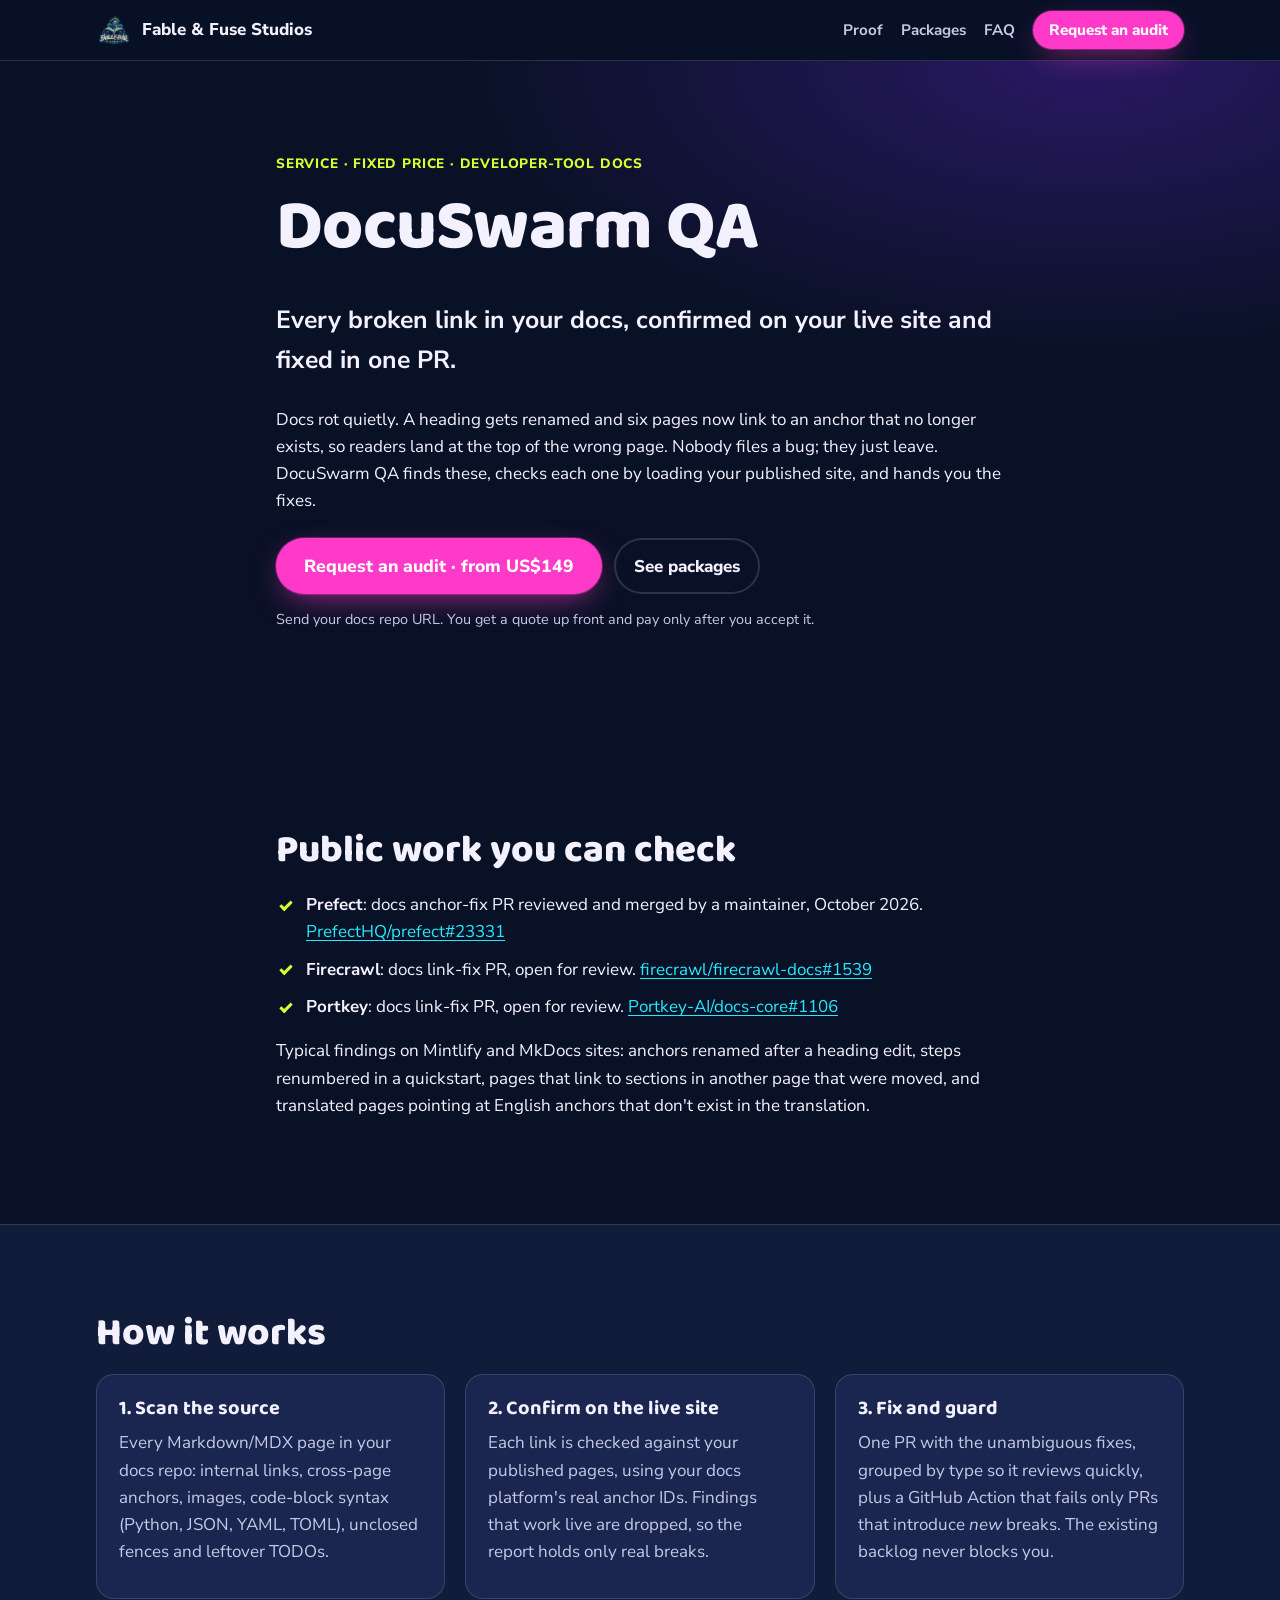
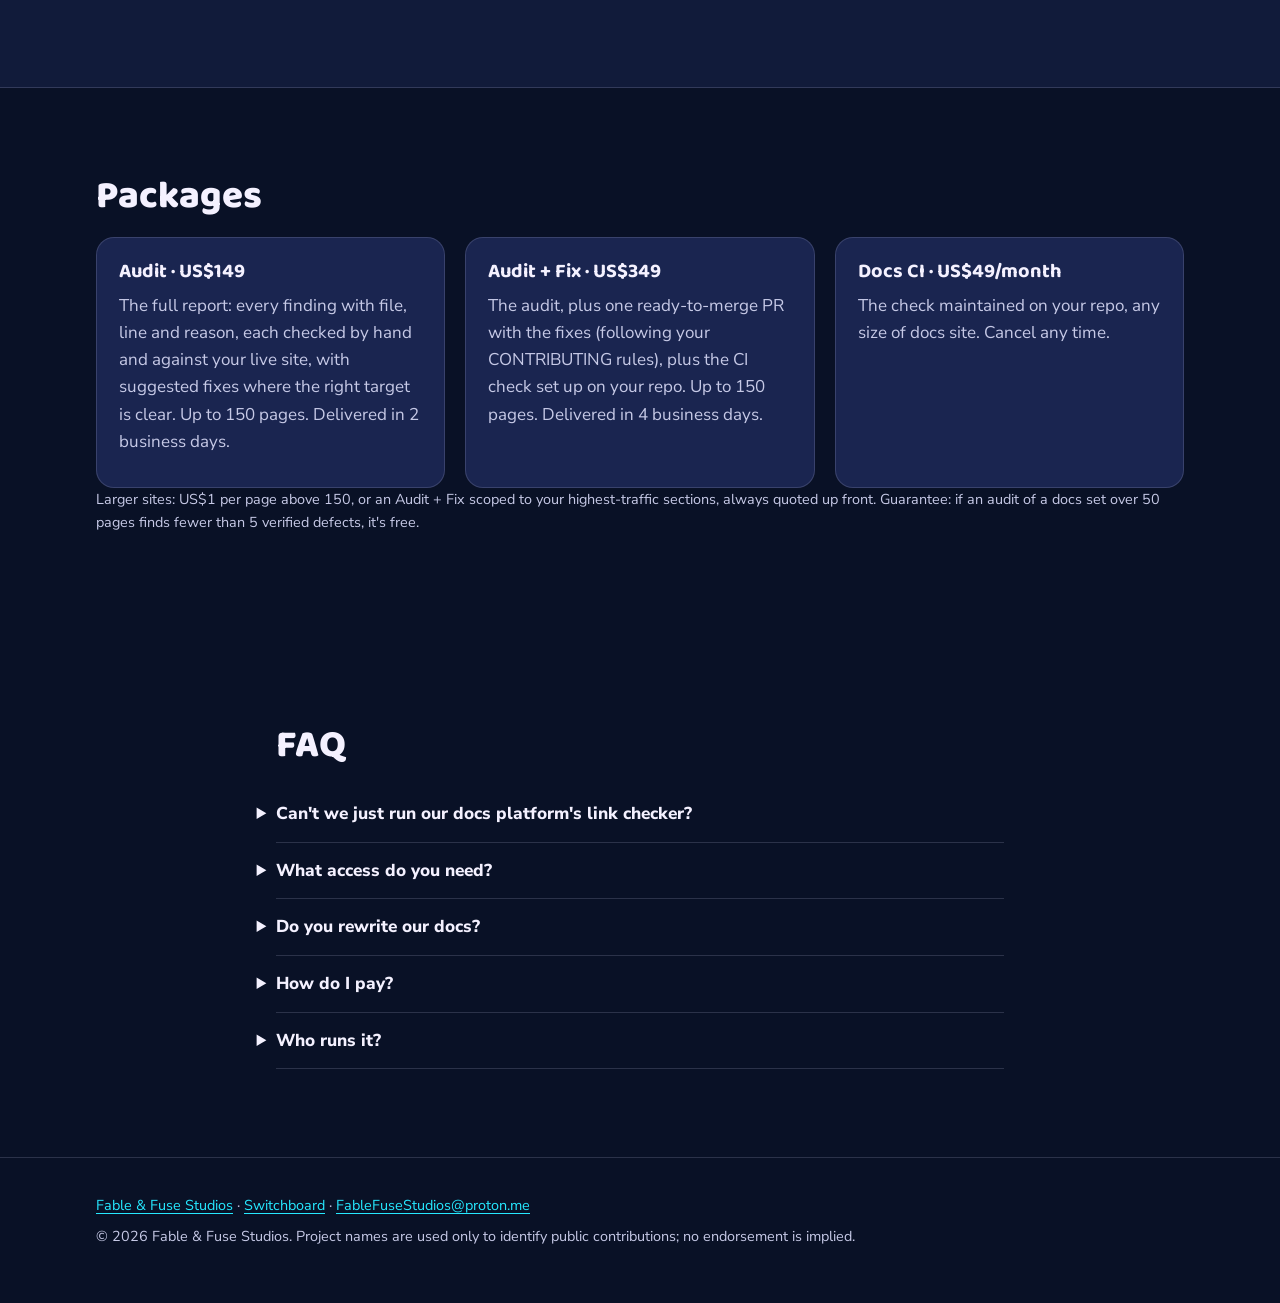
==== site/docuswarm/index.html @ 84376686 "Add DocuSwarm QA service page at /docuswarm/ Co-Authored-By: Claude Opus 5.5 <noreply@anthropic.com>" ====
<!doctype html>
<html lang="en-AU">
<head>
  <meta charset="utf-8">
  <meta name="viewport" content="width=device-width, initial-scale=1">
  <title>DocuSwarm QA | Documentation QA for developer tools</title>
  <meta name="description" content="DocuSwarm QA by Fable &amp; Fuse Studios: fixed-price documentation audits for developer-tool docs. Every broken link and dead anchor, confirmed against your live site, with a ready-to-merge fix PR. From US$149.">
  <meta name="author" content="Fable &amp; Fuse Studios">
  <meta name="theme-color" content="#091126">
  <link rel="canonical" href="https://fable-and-fuse.github.io/brainrot-colour-chaos-site/docuswarm/">

  <meta property="og:type" content="website">
  <meta property="og:site_name" content="Fable &amp; Fuse Studios">
  <meta property="og:title" content="DocuSwarm QA: documentation QA for developer tools">
  <meta property="og:description" content="Every broken link and dead anchor in your docs, confirmed against the live site, fixed in one PR. Fixed price from US$149.">
  <meta property="og:url" content="https://fable-and-fuse.github.io/brainrot-colour-chaos-site/docuswarm/">
  <meta property="og:locale" content="en_AU">

  <link rel="icon" type="image/png" href="../assets/favicon.png">
  <link rel="apple-touch-icon" href="../assets/apple-touch-icon.png">
  <link rel="preconnect" href="https://fonts.googleapis.com">
  <link rel="preconnect" href="https://fonts.gstatic.com" crossorigin>
  <link rel="stylesheet" href="https://fonts.googleapis.com/css2?family=Baloo+2:wght@700;800&family=Nunito+Sans:opsz,wght@6..12,400;6..12,700;6..12,800&display=swap">
  <link rel="stylesheet" href="../switchboard/switchboard.css">
</head>
<body>
  <a class="skip-link" href="#main">Skip to content</a>

  <header class="top">
    <div class="wrap top__inner">
      <a class="brand" href="../" aria-label="Fable &amp; Fuse Studios home">
        <img src="../assets/img/fable-and-fuse-studios-logo-v2-320.webp" width="40" height="40" alt="">
        <span>Fable &amp; Fuse Studios</span>
      </a>
      <nav aria-label="DocuSwarm QA">
        <a href="#proof">Proof</a>
        <a href="#packages">Packages</a>
        <a href="#faq">FAQ</a>
        <a class="btn btn--small" href="mailto:FableFuseStudios@proton.me?subject=DocuSwarm%20QA%20audit">Request an audit</a>
      </nav>
    </div>
  </header>

  <main id="main">
    <section class="hero">
      <div class="wrap narrow">
        <p class="eyebrow">Service · Fixed price · Developer-tool docs</p>
        <h1>DocuSwarm QA</h1>
        <p class="lede">Every broken link in your docs, confirmed on your live site and fixed in one PR.</p>
        <p>Docs rot quietly. A heading gets renamed and six pages now link to an anchor that no longer exists, so readers land at the top of the wrong page. Nobody files a bug; they just leave. DocuSwarm QA finds these, checks each one by loading your published site, and hands you the fixes.</p>
        <div class="hero__cta">
          <a class="btn btn--large" href="mailto:FableFuseStudios@proton.me?subject=DocuSwarm%20QA%20audit">Request an audit · from US$149</a>
          <a class="btn btn--ghost" href="#packages">See packages</a>
        </div>
        <p class="fine">Send your docs repo URL. You get a quote up front and pay only after you accept it.</p>
      </div>
    </section>

    <section class="section" id="proof" aria-labelledby="proof-title">
      <div class="wrap narrow">
        <h2 id="proof-title">Public work you can check</h2>
        <ul class="ticks">
          <li><strong>Prefect</strong>: docs anchor-fix PR reviewed and merged by a maintainer, October 2026. <a href="https://github.com/PrefectHQ/prefect/pull/23331" rel="noopener">PrefectHQ/prefect#23331</a></li>
          <li><strong>Firecrawl</strong>: docs link-fix PR, open for review. <a href="https://github.com/firecrawl/firecrawl-docs/pull/1539" rel="noopener">firecrawl/firecrawl-docs#1539</a></li>
          <li><strong>Portkey</strong>: docs link-fix PR, open for review. <a href="https://github.com/Portkey-AI/docs-core/pull/1106" rel="noopener">Portkey-AI/docs-core#1106</a></li>
        </ul>
        <p>Typical findings on Mintlify and MkDocs sites: anchors renamed after a heading edit, steps renumbered in a quickstart, pages that link to sections in another page that were moved, and translated pages pointing at English anchors that don't exist in the translation.</p>
      </div>
    </section>

    <section class="section section--alt">
      <div class="wrap">
        <h2>How it works</h2>
        <div class="cards">
          <article class="card">
            <h3>1. Scan the source</h3>
            <p>Every Markdown/MDX page in your docs repo: internal links, cross-page anchors, images, code-block syntax (Python, JSON, YAML, TOML), unclosed fences and leftover TODOs.</p>
          </article>
          <article class="card">
            <h3>2. Confirm on the live site</h3>
            <p>Each link is checked against your published pages, using your docs platform's real anchor IDs. Findings that work live are dropped, so the report holds only real breaks.</p>
          </article>
          <article class="card">
            <h3>3. Fix and guard</h3>
            <p>One PR with the unambiguous fixes, grouped by type so it reviews quickly, plus a GitHub Action that fails only PRs that introduce <em>new</em> breaks. The existing backlog never blocks you.</p>
          </article>
        </div>
      </div>
    </section>

    <section class="section" id="packages" aria-labelledby="packages-title">
      <div class="wrap">
        <h2 id="packages-title">Packages</h2>
        <div class="cards">
          <article class="card">
            <h3>Audit · US$149</h3>
            <p>The full report: every finding with file, line and reason, each checked by hand and against your live site, with suggested fixes where the right target is clear. Up to 150 pages. Delivered in 2 business days.</p>
          </article>
          <article class="card">
            <h3>Audit + Fix · US$349</h3>
            <p>The audit, plus one ready-to-merge PR with the fixes (following your CONTRIBUTING rules), plus the CI check set up on your repo. Up to 150 pages. Delivered in 4 business days.</p>
          </article>
          <article class="card">
            <h3>Docs CI · US$49/month</h3>
            <p>The check maintained on your repo, any size of docs site. Cancel any time.</p>
          </article>
        </div>
        <p class="fine">Larger sites: US$1 per page above 150, or an Audit + Fix scoped to your highest-traffic sections, always quoted up front. Guarantee: if an audit of a docs set over 50 pages finds fewer than 5 verified defects, it's free.</p>
      </div>
    </section>

    <section class="section" id="faq" aria-labelledby="faq-title">
      <div class="wrap narrow">
        <h2 id="faq-title">FAQ</h2>
        <details>
          <summary>Can't we just run our docs platform's link checker?</summary>
          <p>You can, and it's worth turning on. Some checks, such as anchor checking, are opt-in, which is how these breaks slip through. What we add: each finding confirmed on the live site, the fixes done as a PR, code-sample checks, and a CI gate that only fails on new breaks.</p>
        </details>
        <details>
          <summary>What access do you need?</summary>
          <p>For public docs, none: the repo and the published site are enough. For private docs, read access to the docs repository.</p>
        </details>
        <details>
          <summary>Do you rewrite our docs?</summary>
          <p>No. The packages cover links, anchors, images and code-sample syntax, plus a manual read of your top 10 pages. Content and product design stay yours.</p>
        </details>
        <details>
          <summary>How do I pay?</summary>
          <p>By invoice after you accept the quote, by card or bank transfer. Prices are in US dollars.</p>
        </details>
        <details>
          <summary>Who runs it?</summary>
          <p>DocuSwarm QA is a service of Fable &amp; Fuse Studios (ABN 20448337804), Australia. Contact: <a href="mailto:FableFuseStudios@proton.me?subject=DocuSwarm%20QA">FableFuseStudios@proton.me</a>.</p>
        </details>
      </div>
    </section>
  </main>

  <footer class="foot">
    <div class="wrap foot__inner">
      <p><a href="../">Fable &amp; Fuse Studios</a> · <a href="../switchboard/">Switchboard</a> · <a href="mailto:FableFuseStudios@proton.me">FableFuseStudios@proton.me</a></p>
      <p>© 2026 Fable &amp; Fuse Studios. Project names are used only to identify public contributions; no endorsement is implied.</p>
    </div>
  </footer>
</body>
</html>
---- site/switchboard/switchboard.css ----
/* Switchboard product page. Self-contained: shares the studio palette but not ../css/styles.css. */
:root {
  --ink: #091126;
  --ink-2: #111b3a;
  --ink-3: #1a2550;
  --violet: #7a2cff;
  --pink: #ff39c8;
  --lime: #d8ff31;
  --orange: #ff7a18;
  --cyan: #26e8ff;
  --text: #f4f1ff;
  --text-muted: #c6c9e6;
  --line: rgb(198 201 230 / .18);
  --font-display: "Baloo 2", "Arial Rounded MT Bold", "Trebuchet MS", system-ui, sans-serif;
  --font-body: "Nunito Sans", system-ui, -apple-system, "Segoe UI", Roboto, Arial, sans-serif;
  --font-mono: ui-monospace, "Cascadia Code", "SF Mono", Consolas, monospace;
  --radius: 18px;
  --gutter: 16px;
  --wrap: 1120px;
  color-scheme: dark;
}

*, *::before, *::after { box-sizing: border-box; }
html { -webkit-text-size-adjust: 100%; scroll-behavior: smooth; }
@media (prefers-reduced-motion: reduce) { html { scroll-behavior: auto; } }
body {
  margin: 0;
  background: var(--ink);
  color: var(--text);
  font-family: var(--font-body);
  font-size: 1.0625rem;
  line-height: 1.6;
  overflow-x: hidden;
}
img, svg { max-width: 100%; height: auto; display: block; }
a { color: var(--cyan); text-underline-offset: 3px; }
a:hover { color: var(--lime); }
:focus-visible { outline: 3px solid var(--lime); outline-offset: 3px; border-radius: 6px; }
code {
  font-family: var(--font-mono);
  font-size: .9em;
  background: rgb(38 232 255 / .1);
  color: #d9fbff;
  padding: .1em .35em;
  border-radius: 6px;
  overflow-wrap: anywhere;
}
h1, h2, h3 { font-family: var(--font-display); line-height: 1.1; margin: 0 0 .5em; }
h1 { font-size: clamp(2.6rem, 9vw, 4.4rem); font-weight: 800; letter-spacing: -.01em; }
h2 { font-size: clamp(1.7rem, 5vw, 2.4rem); font-weight: 800; }
h3 { font-size: 1.25rem; font-weight: 700; }
p { margin: 0 0 1em; }

.wrap { width: 100%; max-width: var(--wrap); margin: 0 auto; padding: 0 var(--gutter); }
.narrow { max-width: 760px; }
.skip-link { position: absolute; left: -999px; top: 8px; background: var(--lime); color: var(--ink); padding: 8px 14px; border-radius: 8px; z-index: 10; }
.skip-link:focus { left: 8px; }

/* Header */
.top { position: sticky; top: 0; z-index: 5; background: rgb(9 17 38 / .92); backdrop-filter: blur(8px); border-bottom: 1px solid var(--line); }
.top__inner { display: flex; align-items: center; justify-content: space-between; gap: 12px; min-height: 60px; }
.brand { display: flex; align-items: center; gap: 10px; color: var(--text); text-decoration: none; font-weight: 800; }
.brand img { width: 36px; height: 36px; }
.brand span { white-space: nowrap; }
.top nav { display: flex; align-items: center; gap: 18px; }
.top nav a:not(.btn) { display: none; color: var(--text-muted); text-decoration: none; font-weight: 700; font-size: .95rem; }
.top nav a:not(.btn):hover { color: var(--text); }
@media (min-width: 860px) { .top nav a:not(.btn) { display: inline; } }
@media (max-width: 380px) { .brand span { display: none; } }

/* Buttons */
.btn {
  display: inline-flex; align-items: center; justify-content: center; gap: 8px;
  min-height: 44px; padding: 10px 20px; border-radius: 999px;
  background: var(--pink); color: #fff; font-weight: 800; text-decoration: none;
  box-shadow: 0 0 0 1px rgb(255 57 200 / .35), 0 10px 32px -10px rgb(255 57 200 / .7);
  transition: transform .15s ease, background .15s ease;
}
.btn:hover { color: #fff; background: #ff5fd4; transform: translateY(-1px); }
.btn--small { min-height: 38px; padding: 6px 16px; font-size: .95rem; white-space: nowrap; }
.btn--large { min-height: 54px; padding: 14px 28px; font-size: 1.1rem; }
.btn--ghost { background: transparent; color: var(--text); box-shadow: inset 0 0 0 2px var(--line); }
.btn--ghost:hover { background: var(--ink-3); color: var(--text); }

/* Hero */
.hero { padding: 48px 0 56px; background: radial-gradient(900px 420px at 85% 0%, rgb(122 44 255 / .28), transparent 70%); }
.hero__grid { display: grid; gap: 40px; align-items: center; }
@media (min-width: 960px) { .hero { padding: 88px 0 96px; } .hero__grid { grid-template-columns: 1.05fr .95fr; gap: 56px; } }
.eyebrow { display: inline-block; margin-bottom: 14px; font-weight: 800; font-size: .85rem; letter-spacing: .06em; text-transform: uppercase; color: var(--lime); }
.lede { font-size: clamp(1.25rem, 3.5vw, 1.55rem); font-weight: 700; color: var(--text); }
.hero__cta { display: flex; flex-wrap: wrap; gap: 12px; margin: 24px 0 14px; }
.fine { font-size: .9rem; color: var(--text-muted); }

/* Hero artwork */
.hero__art { margin: 0; }
.hero__art img { display: block; width: 100%; height: auto; border-radius: var(--radius); border: 1px solid var(--line); box-shadow: 0 24px 60px rgb(0 0 0 / .45); }

/* Diagram */
.diagram { margin: 0; padding: 18px; border-radius: var(--radius); background: var(--ink-2); border: 1px solid var(--line); }
.diagram figcaption { margin-top: 10px; text-align: center; font-size: .9rem; color: var(--text-muted); }
.node { stroke-width: 2; }
.node--claude { fill: rgb(255 122 24 / .14); stroke: var(--orange); }
.node--gemini { fill: rgb(38 232 255 / .12); stroke: var(--cyan); }
.node--broker { fill: rgb(122 44 255 / .22); stroke: var(--violet); }
.node--guard { fill: rgb(216 255 49 / .1); stroke: var(--lime); }
.edge { stroke: var(--text-muted); stroke-width: 2; fill: none; stroke-dasharray: 5 5; }
.diagram text { text-anchor: middle; font-family: var(--font-body); fill: var(--text); }
.t-strong { font-weight: 800; font-size: 17px; }
.t-small { font-size: 13px; fill: var(--text-muted) !important; }
.t-guard { font-size: 14px; fill: var(--lime) !important; }

/* Sections */
.section { padding: 56px 0; }
@media (min-width: 960px) { .section { padding: 88px 0; } }
.section--tight { padding-top: 0; }
.section--alt { background: var(--ink-2); border-block: 1px solid var(--line); }
.two-col { display: grid; gap: 40px; }
@media (min-width: 860px) { .two-col { grid-template-columns: 1fr 1fr; gap: 56px; } }
.h-sub { margin-top: 1.4em; font-size: 1.1rem; color: var(--text-muted); }

.ticks { list-style: none; padding: 0; margin: 0 0 1em; }
.ticks li { position: relative; padding-left: 30px; margin-bottom: .6em; }
.ticks li::before { content: ""; position: absolute; left: 4px; top: .55em; width: 12px; height: 7px; border-left: 3px solid var(--lime); border-bottom: 3px solid var(--lime); transform: rotate(-45deg); }
.ticks--warn li::before { width: 10px; height: 10px; border: 0; border-radius: 50%; background: var(--orange); transform: none; top: .5em; }
.ticks--muted li { color: var(--text-muted); }
.ticks--muted li::before { border-color: var(--text-muted); }

.cards { display: grid; gap: 16px; }
@media (min-width: 640px) { .cards { grid-template-columns: repeat(2, 1fr); } }
@media (min-width: 1000px) { .cards { grid-template-columns: repeat(3, 1fr); gap: 20px; } }
.card { padding: 22px; border-radius: var(--radius); background: var(--ink-3); border: 1px solid var(--line); min-width: 0; }
.card p { color: var(--text-muted); margin-bottom: .6em; }
.card__meta { font-size: .92rem; }

/* Buy */
.section--buy { background: radial-gradient(800px 360px at 15% 100%, rgb(255 57 200 / .2), transparent 70%); }
.buy { display: grid; gap: 28px; padding: 28px; border-radius: 28px; background: var(--ink-2); border: 2px solid rgb(255 57 200 / .45); }
@media (min-width: 860px) { .buy { grid-template-columns: 1.2fr 1fr; align-items: center; padding: 44px; gap: 48px; } }
.buy h2 { font-size: clamp(2rem, 6vw, 2.8rem); }
.buy__action .btn { width: 100%; }
.buy__action .fine { margin-top: 14px; }

/* FAQ */
details { border-bottom: 1px solid var(--line); padding: 14px 0; }
summary { cursor: pointer; font-weight: 800; font-size: 1.08rem; list-style-position: outside; }
summary:hover { color: var(--cyan); }
details p { margin: 10px 0 4px; color: var(--text-muted); }

/* Footer */
.foot { padding: 36px 0 48px; border-top: 1px solid var(--line); font-size: .9rem; color: var(--text-muted); }
.foot p { margin-bottom: .5em; }
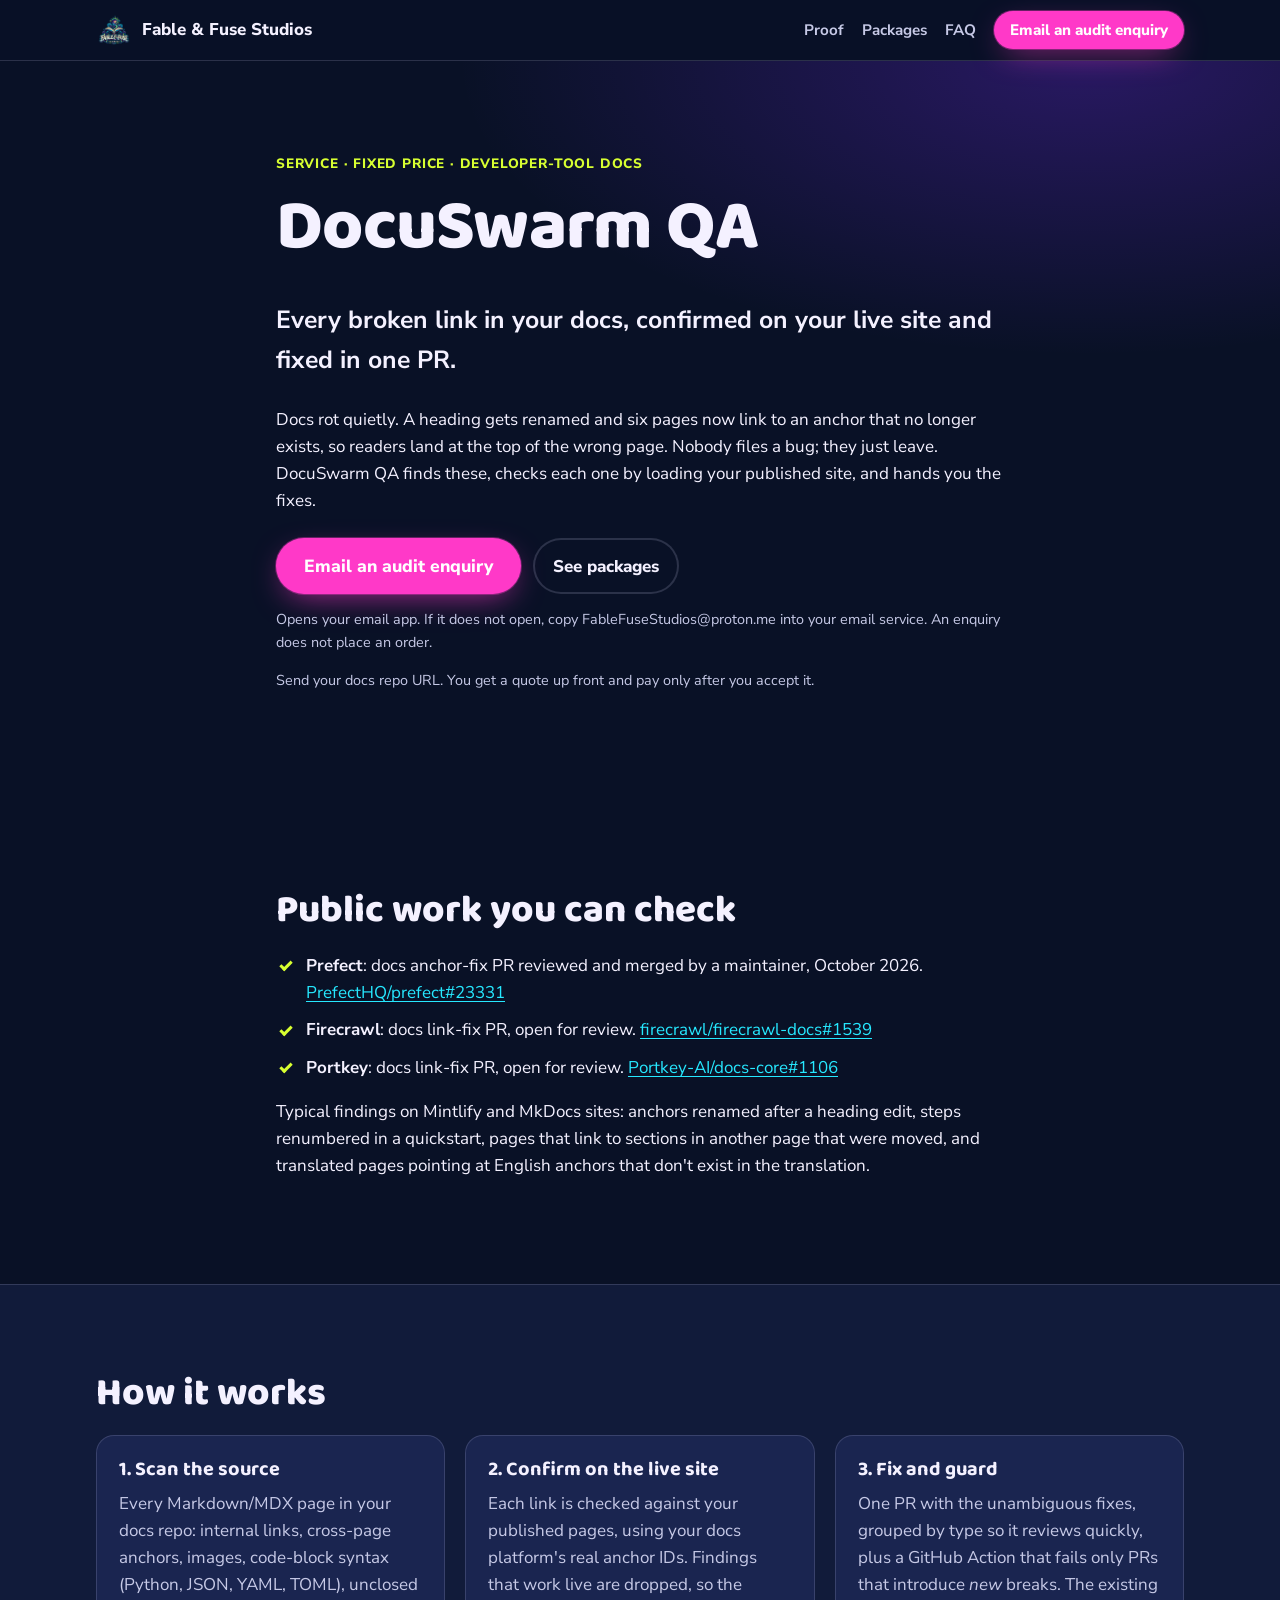
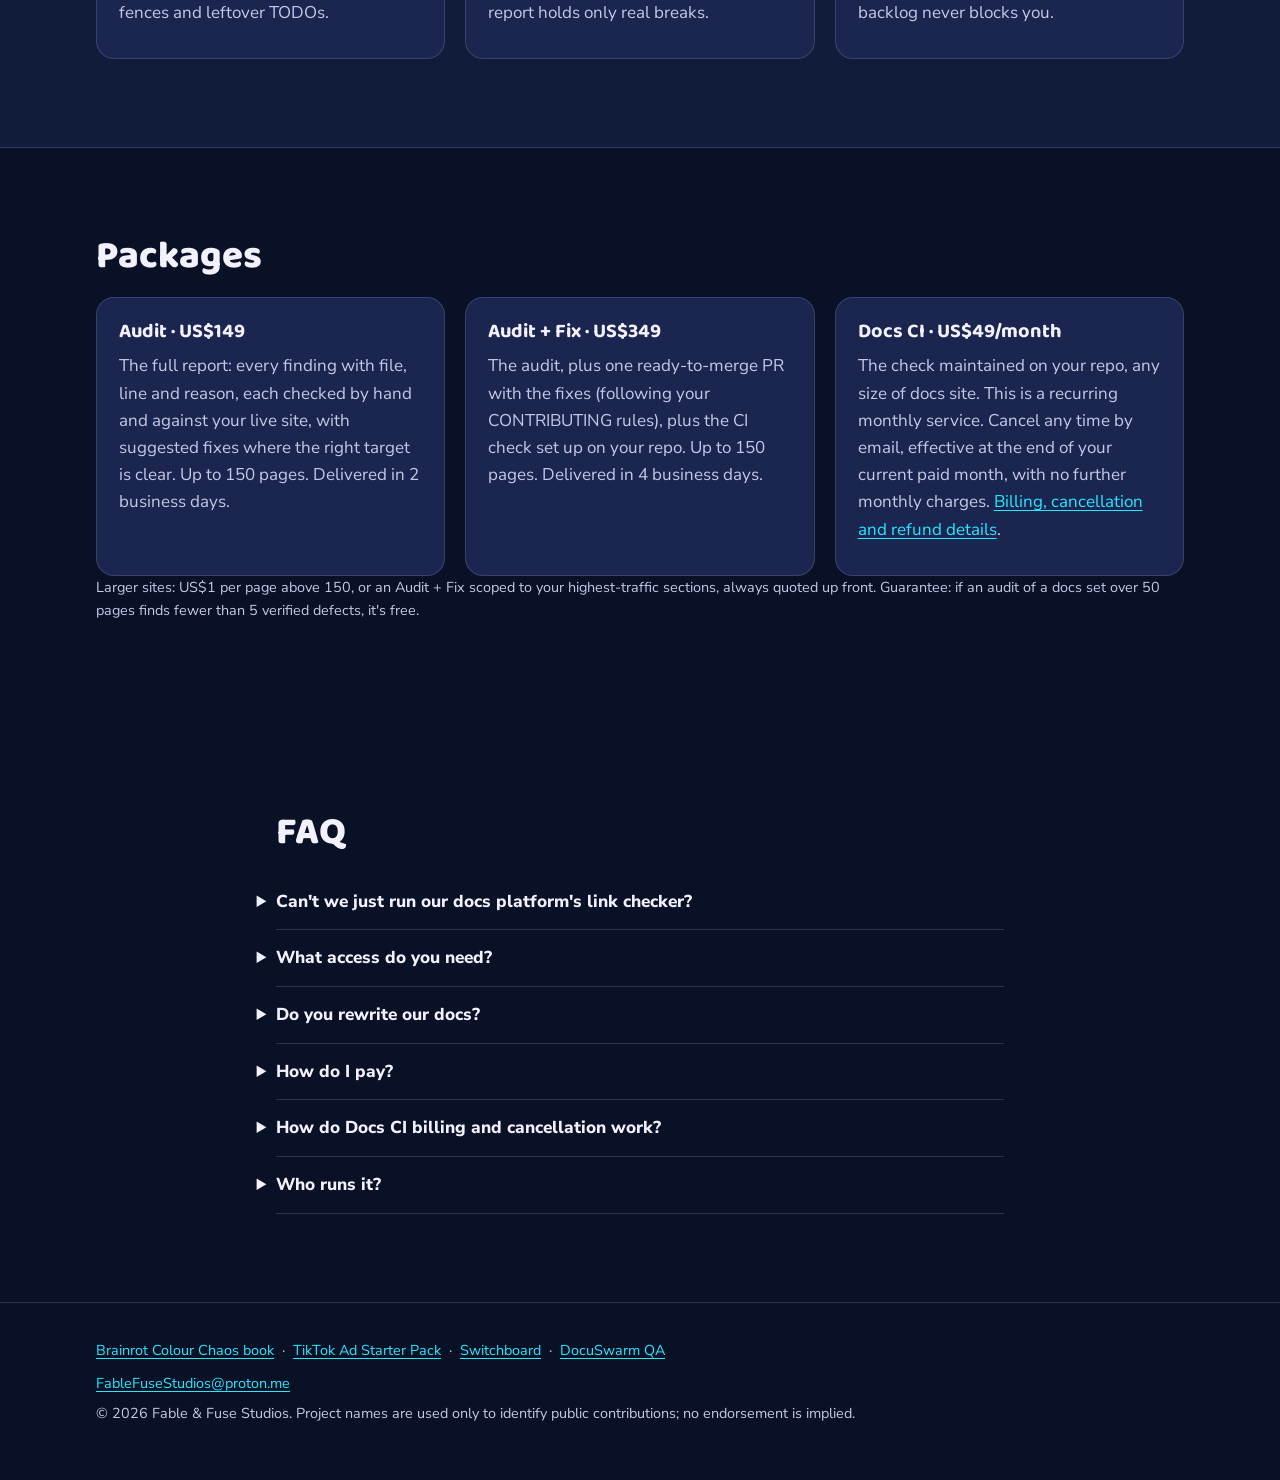
==== commit 63d43ac2: "Clarify DocuSwarm enquiries and recurring service cancellation" ====
--- a/site/docuswarm/index.html
+++ b/site/docuswarm/index.html
@@ -26,17 +26,17 @@
 <body>
   <a class="skip-link" href="#main">Skip to content</a>
 
-  <header class="top">
+  <header class="top top--enquiry">
     <div class="wrap top__inner">
-      <a class="brand" href="../" aria-label="Fable &amp; Fuse Studios home">
+      <div class="brand">
         <img src="../assets/img/fable-and-fuse-studios-logo-v2-320.webp" width="40" height="40" alt="">
         <span>Fable &amp; Fuse Studios</span>
-      </a>
+      </div>
       <nav aria-label="DocuSwarm QA">
         <a href="#proof">Proof</a>
         <a href="#packages">Packages</a>
         <a href="#faq">FAQ</a>
-        <a class="btn btn--small" href="mailto:FableFuseStudios@proton.me?subject=DocuSwarm%20QA%20audit">Request an audit</a>
+        <a class="btn btn--small" href="mailto:FableFuseStudios@proton.me?subject=DocuSwarm%20QA%20audit"><span class="cta-label--desktop">Email an audit enquiry</span><span class="cta-label--mobile">Email enquiry</span></a>
       </nav>
     </div>
   </header>
@@ -49,9 +49,10 @@
         <p class="lede">Every broken link in your docs, confirmed on your live site and fixed in one PR.</p>
         <p>Docs rot quietly. A heading gets renamed and six pages now link to an anchor that no longer exists, so readers land at the top of the wrong page. Nobody files a bug; they just leave. DocuSwarm QA finds these, checks each one by loading your published site, and hands you the fixes.</p>
         <div class="hero__cta">
-          <a class="btn btn--large" href="mailto:FableFuseStudios@proton.me?subject=DocuSwarm%20QA%20audit">Request an audit · from US$149</a>
+          <a class="btn btn--large" href="mailto:FableFuseStudios@proton.me?subject=DocuSwarm%20QA%20audit">Email an audit enquiry</a>
           <a class="btn btn--ghost" href="#packages">See packages</a>
         </div>
+        <p class="fine enquiry-help">Opens your email app. If it does not open, copy <span class="contact-address">FableFuseStudios@proton.me</span> into your email service. An enquiry does not place an order.</p>
         <p class="fine">Send your docs repo URL. You get a quote up front and pay only after you accept it.</p>
       </div>
     </section>
@@ -102,7 +103,7 @@
           </article>
           <article class="card">
             <h3>Docs CI · US$49/month</h3>
-            <p>The check maintained on your repo, any size of docs site. Cancel any time.</p>
+            <p>The check maintained on your repo, any size of docs site. This is a recurring monthly service. Cancel any time by email, effective at the end of your current paid month, with no further monthly charges. <a href="#cancellation">Billing, cancellation and refund details</a>.</p>
           </article>
         </div>
         <p class="fine">Larger sites: US$1 per page above 150, or an Audit + Fix scoped to your highest-traffic sections, always quoted up front. Guarantee: if an audit of a docs set over 50 pages finds fewer than 5 verified defects, it's free.</p>
@@ -127,6 +128,13 @@
         <details>
           <summary>How do I pay?</summary>
           <p>By invoice after you accept the quote, by card or bank transfer. Prices are in US dollars.</p>
+          <p>Enquiries do not place an order or start a subscription. Before you agree to proceed, we will confirm the scope, price, currency, applicable taxes, payment schedule, delivery date and cancellation/refund terms in writing.</p>
+        </details>
+        <details id="cancellation">
+          <summary>How do Docs CI billing and cancellation work?</summary>
+          <p>Docs CI is US$49 per month. Your written quote confirms the billing dates and any applicable taxes before you agree to start. To cancel, email <a href="mailto:FableFuseStudios@proton.me?subject=Docs%20CI%20cancellation">FableFuseStudios@proton.me</a> with the business or repository name used for your service. No passwords or payment details are needed.</p>
+          <p>Cancellation takes effect at the end of the current paid monthly period. Maintenance continues until that date, and there are no further monthly charges. We will confirm the cancellation and end date by email.</p>
+          <p>The current paid month is not refunded for a change of mind because service continues to its end. Any unused future monthly periods paid in advance will be refunded. This policy does not limit your rights to a refund or other remedy under Australian Consumer Law or other applicable mandatory consumer law.</p>
         </details>
         <details>
           <summary>Who runs it?</summary>
@@ -138,7 +146,13 @@
 
   <footer class="foot">
     <div class="wrap foot__inner">
-      <p><a href="../">Fable &amp; Fuse Studios</a> · <a href="../switchboard/">Switchboard</a> · <a href="mailto:FableFuseStudios@proton.me">FableFuseStudios@proton.me</a></p>
+      <nav aria-label="Studio products and services">
+        <a href="../">Brainrot Colour Chaos book</a> ·
+        <a href="../tiktok-ad-starter-pack/">TikTok Ad Starter Pack</a> ·
+        <a href="../switchboard/">Switchboard</a> ·
+        <a href="../docuswarm/">DocuSwarm QA</a>
+      </nav>
+      <p><a href="mailto:FableFuseStudios@proton.me">FableFuseStudios@proton.me</a></p>
       <p>© 2026 Fable &amp; Fuse Studios. Project names are used only to identify public contributions; no endorsement is implied.</p>
     </div>
   </footer>
--- a/site/switchboard/switchboard.css
+++ b/site/switchboard/switchboard.css
@@ -149,3 +149,22 @@
 /* Footer */
 .foot { padding: 36px 0 48px; border-top: 1px solid var(--line); font-size: .9rem; color: var(--text-muted); }
 .foot p { margin-bottom: .5em; }
+
+/* Keep enquiry navigation readable on compact screens. */
+.cta-label--mobile { display: none; }
+.top--enquiry .top__inner { flex-wrap: wrap; padding-block: 10px; }
+.top--enquiry .brand { min-width: 0; max-width: 100%; }
+.top--enquiry .brand span { white-space: normal; overflow-wrap: anywhere; }
+.top--enquiry .brand img { flex-shrink: 0; }
+.top--enquiry ~ main .section[id], .top--enquiry ~ main details[id] { scroll-margin-top: 120px; }
+.contact-address { overflow-wrap: anywhere; user-select: text; }
+.foot nav { display: flex; flex-wrap: wrap; gap: 4px 8px; margin-bottom: 10px; }
+@media (max-width: 480px) {
+  .top--enquiry .top__inner { flex-direction: column; align-items: stretch; gap: 8px; }
+  .top--enquiry .brand { justify-content: center; }
+  .top--enquiry .brand span { display: inline; }
+  .top--enquiry nav { width: 100%; min-width: 0; }
+  .top--enquiry nav .btn { width: 100%; min-width: 0; max-width: 100%; white-space: normal; text-align: center; }
+  .cta-label--desktop { display: none; }
+  .cta-label--mobile { display: inline; }
+}
